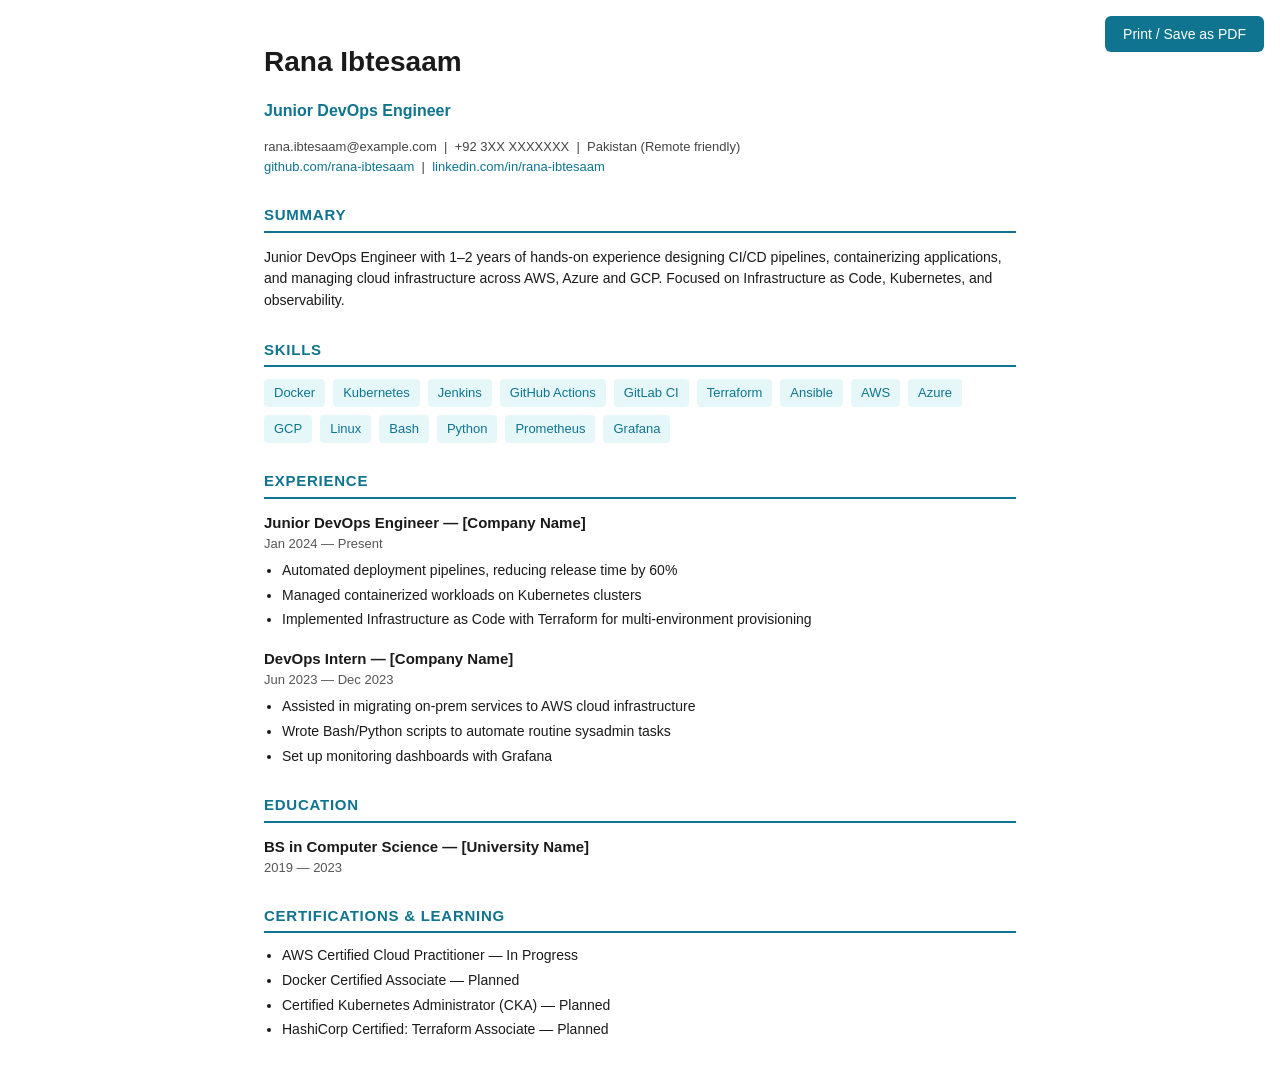
==== assets/resume.html @ 4d03b436 "Initial commit: DevOps portfolio for Rana Ibtesaam Static one-page site with hero terminal animation" ====
<!DOCTYPE html>
<html lang="en">
<head>
<meta charset="UTF-8" />
<title>Rana Ibtesaam — Resume</title>
<meta name="viewport" content="width=device-width, initial-scale=1.0" />
<style>
  * { box-sizing: border-box; }
  body {
    font-family: 'Segoe UI', Arial, sans-serif;
    max-width: 800px;
    margin: 40px auto;
    padding: 0 24px;
    color: #1a1a1a;
    line-height: 1.55;
  }
  h1 { margin: 0 0 4px; font-size: 28px; }
  .role { color: #0e7490; font-weight: 600; margin-bottom: 10px; }
  .contact { font-size: 13px; color: #444; margin-bottom: 22px; }
  .contact a { color: #0e7490; text-decoration: none; }
  h2 {
    font-size: 15px;
    text-transform: uppercase;
    letter-spacing: 0.05em;
    color: #0e7490;
    border-bottom: 2px solid #0e7490;
    padding-bottom: 4px;
    margin: 26px 0 12px;
  }
  .job { margin-bottom: 16px; }
  .job-title { font-weight: 700; font-size: 15px; }
  .job-meta { font-size: 13px; color: #555; margin-bottom: 6px; }
  ul { margin: 4px 0; padding-left: 18px; font-size: 14px; }
  li { margin-bottom: 3px; }
  .skills { display: flex; flex-wrap: wrap; gap: 8px; }
  .skills span {
    background: #e6f7fa;
    color: #0e7490;
    padding: 4px 10px;
    border-radius: 4px;
    font-size: 13px;
  }
  .print-btn {
    position: fixed;
    top: 16px;
    right: 16px;
    background: #0e7490;
    color: #fff;
    border: none;
    padding: 10px 18px;
    border-radius: 6px;
    cursor: pointer;
    font-size: 14px;
  }
  @media print {
    .print-btn { display: none; }
    body { margin: 0; }
  }
</style>
</head>
<body>
<button class="print-btn" onclick="window.print()">Print / Save as PDF</button>

<h1>Rana Ibtesaam</h1>
<p class="role">Junior DevOps Engineer</p>
<p class="contact">
  rana.ibtesaam@example.com &nbsp;|&nbsp; +92 3XX XXXXXXX &nbsp;|&nbsp; Pakistan (Remote friendly)<br />
  <a href="https://github.com/rana-ibtesaam">github.com/rana-ibtesaam</a> &nbsp;|&nbsp;
  <a href="https://linkedin.com/in/rana-ibtesaam">linkedin.com/in/rana-ibtesaam</a>
</p>

<h2>Summary</h2>
<p style="font-size:14px;">
  Junior DevOps Engineer with 1–2 years of hands-on experience designing CI/CD pipelines,
  containerizing applications, and managing cloud infrastructure across AWS, Azure and GCP.
  Focused on Infrastructure as Code, Kubernetes, and observability.
</p>

<h2>Skills</h2>
<div class="skills">
  <span>Docker</span><span>Kubernetes</span><span>Jenkins</span><span>GitHub Actions</span>
  <span>GitLab CI</span><span>Terraform</span><span>Ansible</span><span>AWS</span>
  <span>Azure</span><span>GCP</span><span>Linux</span><span>Bash</span>
  <span>Python</span><span>Prometheus</span><span>Grafana</span>
</div>

<h2>Experience</h2>
<div class="job">
  <div class="job-title">Junior DevOps Engineer — [Company Name]</div>
  <div class="job-meta">Jan 2024 — Present</div>
  <ul>
    <li>Automated deployment pipelines, reducing release time by 60%</li>
    <li>Managed containerized workloads on Kubernetes clusters</li>
    <li>Implemented Infrastructure as Code with Terraform for multi-environment provisioning</li>
  </ul>
</div>
<div class="job">
  <div class="job-title">DevOps Intern — [Company Name]</div>
  <div class="job-meta">Jun 2023 — Dec 2023</div>
  <ul>
    <li>Assisted in migrating on-prem services to AWS cloud infrastructure</li>
    <li>Wrote Bash/Python scripts to automate routine sysadmin tasks</li>
    <li>Set up monitoring dashboards with Grafana</li>
  </ul>
</div>

<h2>Education</h2>
<div class="job">
  <div class="job-title">BS in Computer Science — [University Name]</div>
  <div class="job-meta">2019 — 2023</div>
</div>

<h2>Certifications &amp; Learning</h2>
<ul>
  <li>AWS Certified Cloud Practitioner — In Progress</li>
  <li>Docker Certified Associate — Planned</li>
  <li>Certified Kubernetes Administrator (CKA) — Planned</li>
  <li>HashiCorp Certified: Terraform Associate — Planned</li>
</ul>

</body>
</html>
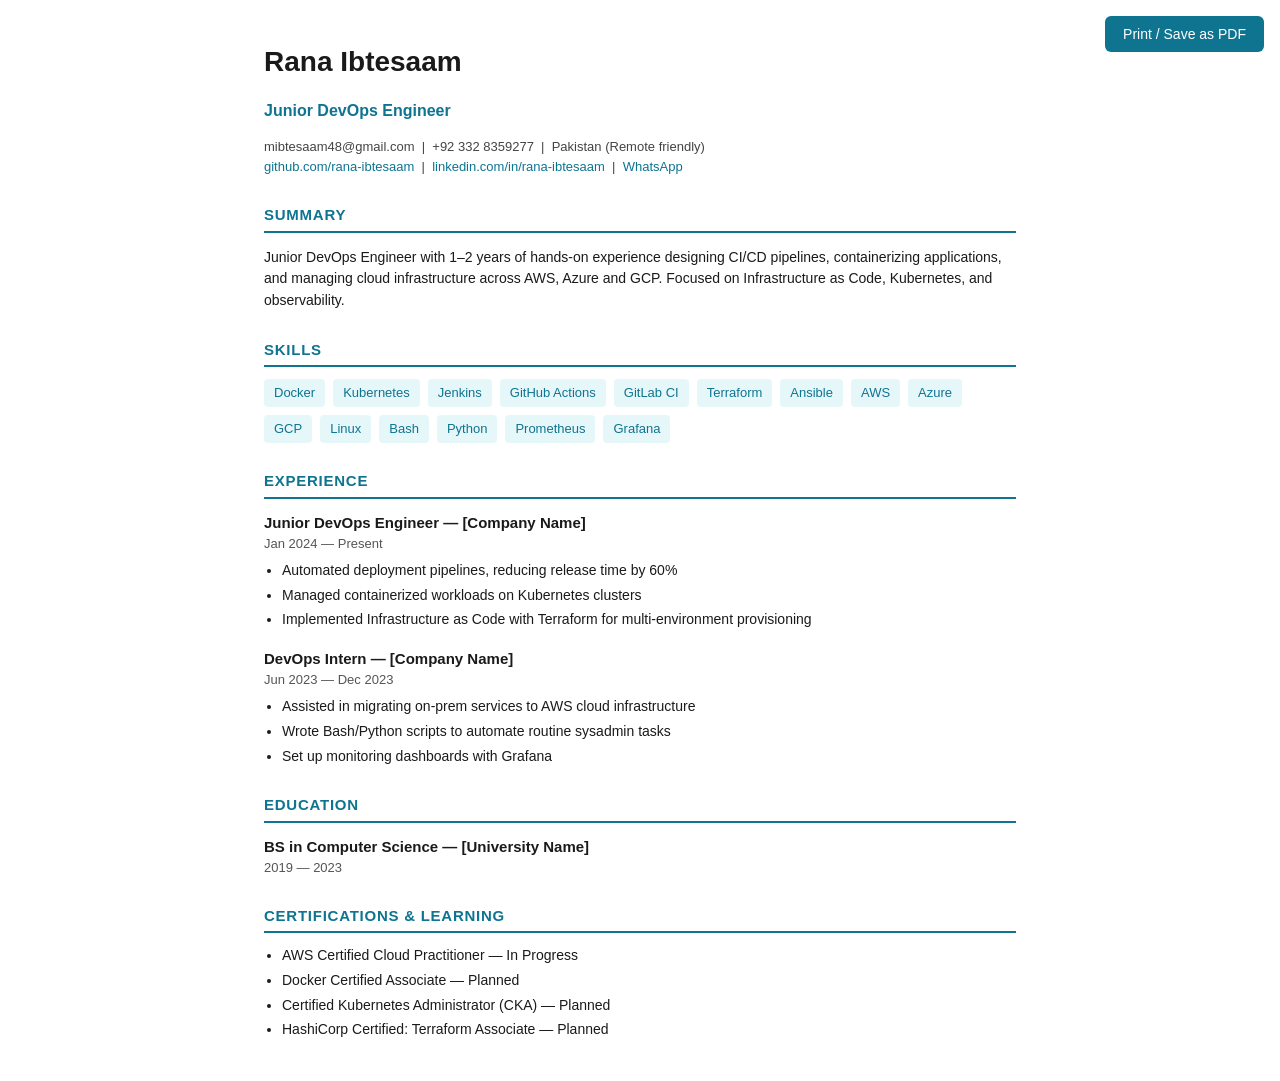
==== commit af82349f: "Add real contact info: phone, WhatsApp, and email" ====
--- a/assets/resume.html
+++ b/assets/resume.html
@@ -64,9 +64,10 @@
 <h1>Rana Ibtesaam</h1>
 <p class="role">Junior DevOps Engineer</p>
 <p class="contact">
-  rana.ibtesaam@example.com &nbsp;|&nbsp; +92 3XX XXXXXXX &nbsp;|&nbsp; Pakistan (Remote friendly)<br />
+  mibtesaam48@gmail.com &nbsp;|&nbsp; +92 332 8359277 &nbsp;|&nbsp; Pakistan (Remote friendly)<br />
   <a href="https://github.com/rana-ibtesaam">github.com/rana-ibtesaam</a> &nbsp;|&nbsp;
-  <a href="https://linkedin.com/in/rana-ibtesaam">linkedin.com/in/rana-ibtesaam</a>
+  <a href="https://linkedin.com/in/rana-ibtesaam">linkedin.com/in/rana-ibtesaam</a> &nbsp;|&nbsp;
+  <a href="https://wa.me/923328359277">WhatsApp</a>
 </p>
 
 <h2>Summary</h2>
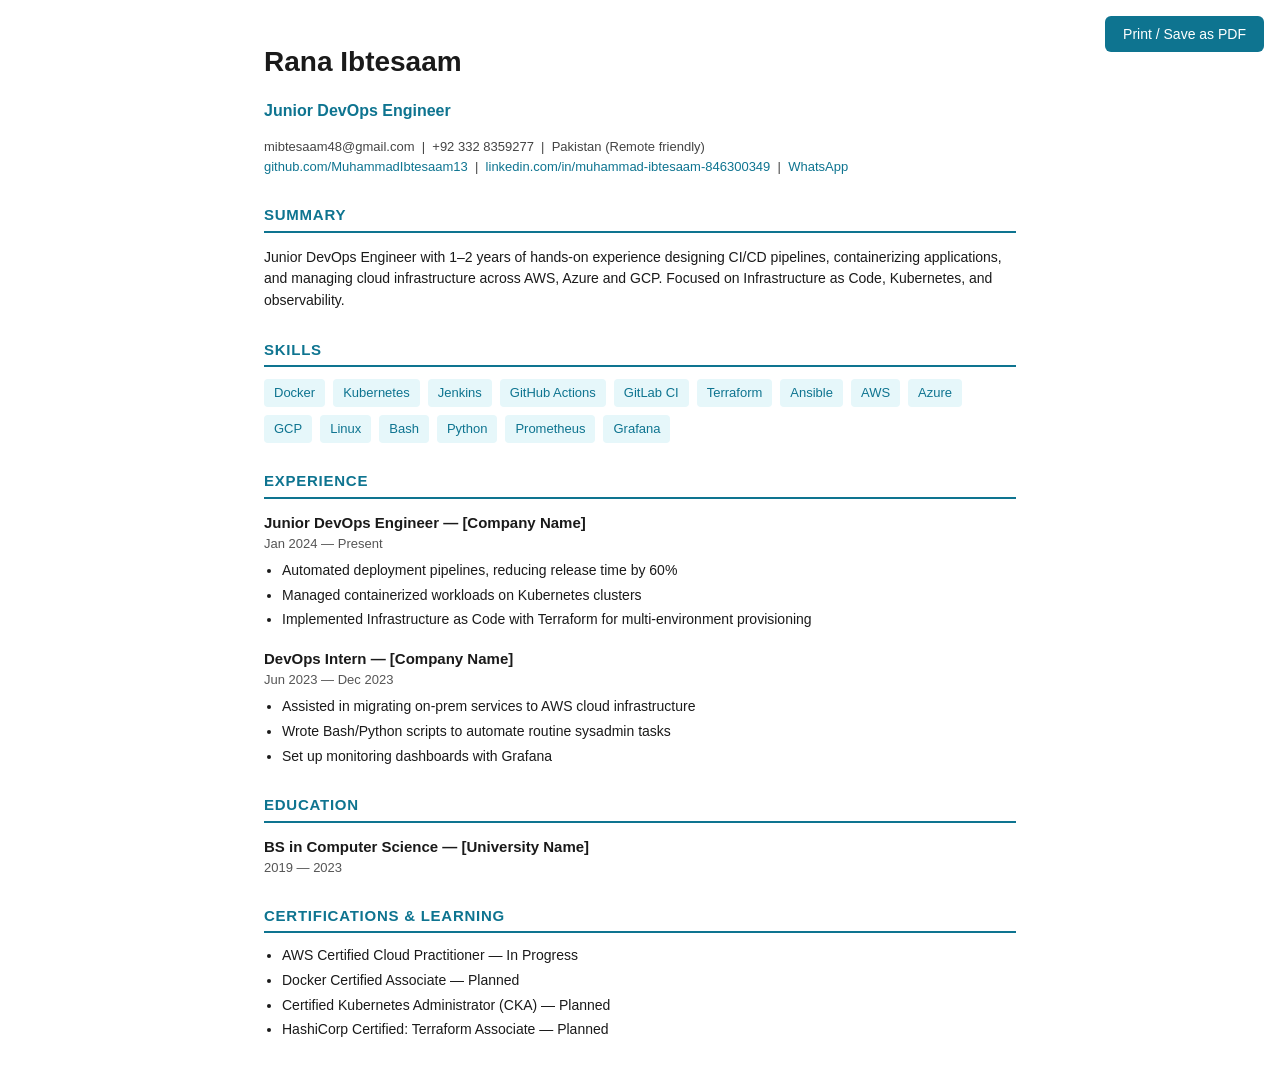
==== commit bbeb6997: "Update GitHub and LinkedIn links to real profiles Project card GitHub links now point to the real ac" ====
--- a/assets/resume.html
+++ b/assets/resume.html
@@ -65,8 +65,8 @@
 <p class="role">Junior DevOps Engineer</p>
 <p class="contact">
   mibtesaam48@gmail.com &nbsp;|&nbsp; +92 332 8359277 &nbsp;|&nbsp; Pakistan (Remote friendly)<br />
-  <a href="https://github.com/rana-ibtesaam">github.com/rana-ibtesaam</a> &nbsp;|&nbsp;
-  <a href="https://linkedin.com/in/rana-ibtesaam">linkedin.com/in/rana-ibtesaam</a> &nbsp;|&nbsp;
+  <a href="https://github.com/MuhammadIbtesaam13">github.com/MuhammadIbtesaam13</a> &nbsp;|&nbsp;
+  <a href="https://www.linkedin.com/in/muhammad-ibtesaam-846300349">linkedin.com/in/muhammad-ibtesaam-846300349</a> &nbsp;|&nbsp;
   <a href="https://wa.me/923328359277">WhatsApp</a>
 </p>
 
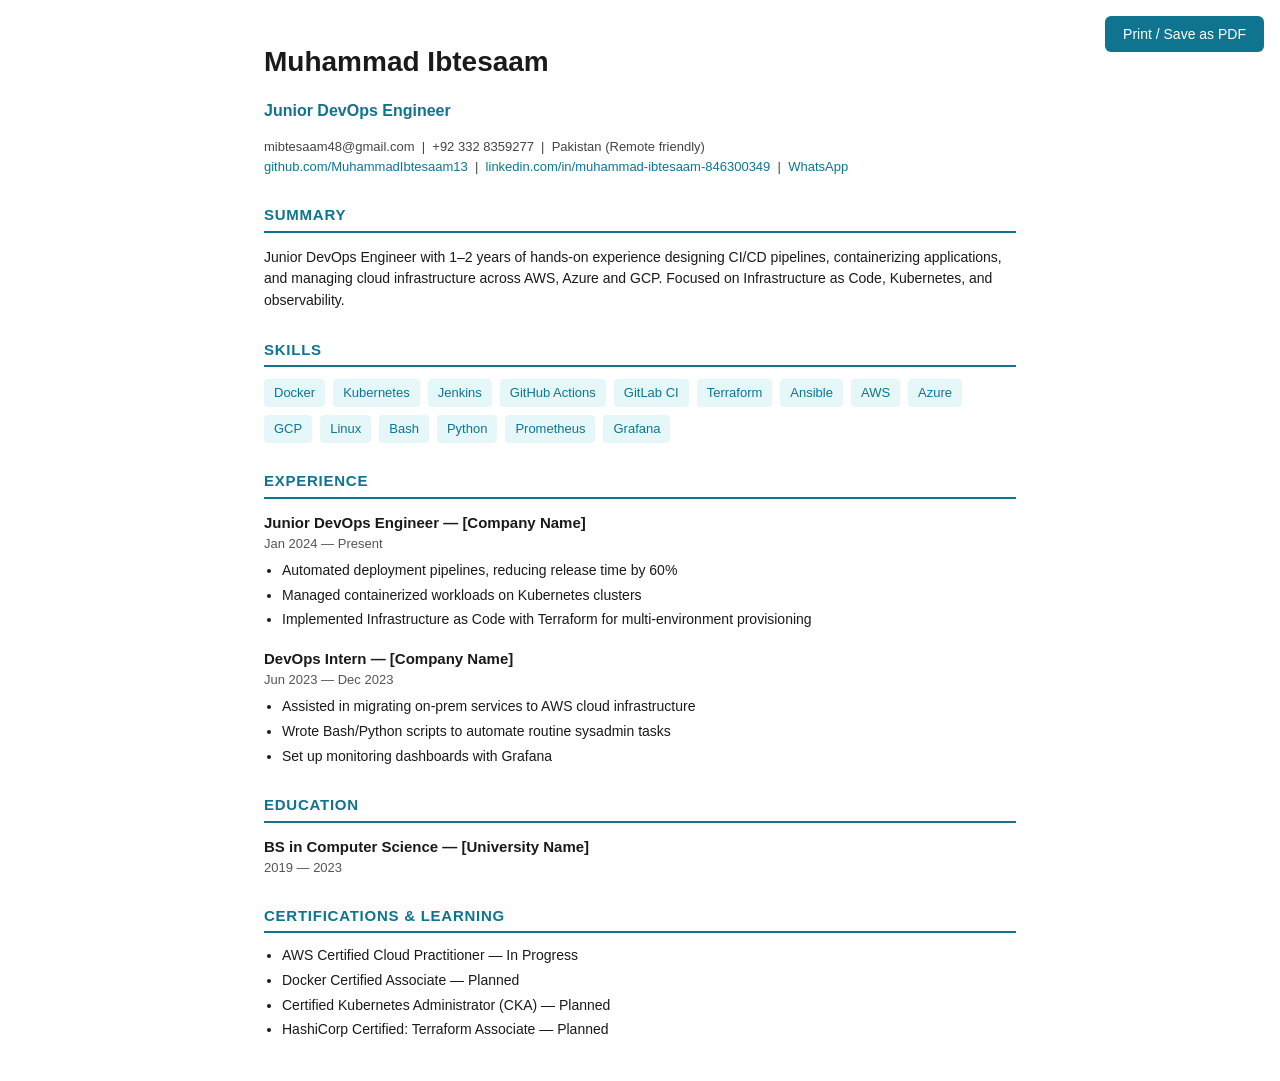
==== commit c6977a3e: "Use official WhatsApp logo and rename Rana to Muhammad site-wide Co-Authored-By: Claude Sonnet 5 <no" ====
--- a/assets/resume.html
+++ b/assets/resume.html
@@ -2,7 +2,7 @@
 <html lang="en">
 <head>
 <meta charset="UTF-8" />
-<title>Rana Ibtesaam — Resume</title>
+<title>Muhammad Ibtesaam — Resume</title>
 <meta name="viewport" content="width=device-width, initial-scale=1.0" />
 <style>
   * { box-sizing: border-box; }
@@ -61,7 +61,7 @@
 <body>
 <button class="print-btn" onclick="window.print()">Print / Save as PDF</button>
 
-<h1>Rana Ibtesaam</h1>
+<h1>Muhammad Ibtesaam</h1>
 <p class="role">Junior DevOps Engineer</p>
 <p class="contact">
   mibtesaam48@gmail.com &nbsp;|&nbsp; +92 332 8359277 &nbsp;|&nbsp; Pakistan (Remote friendly)<br />
